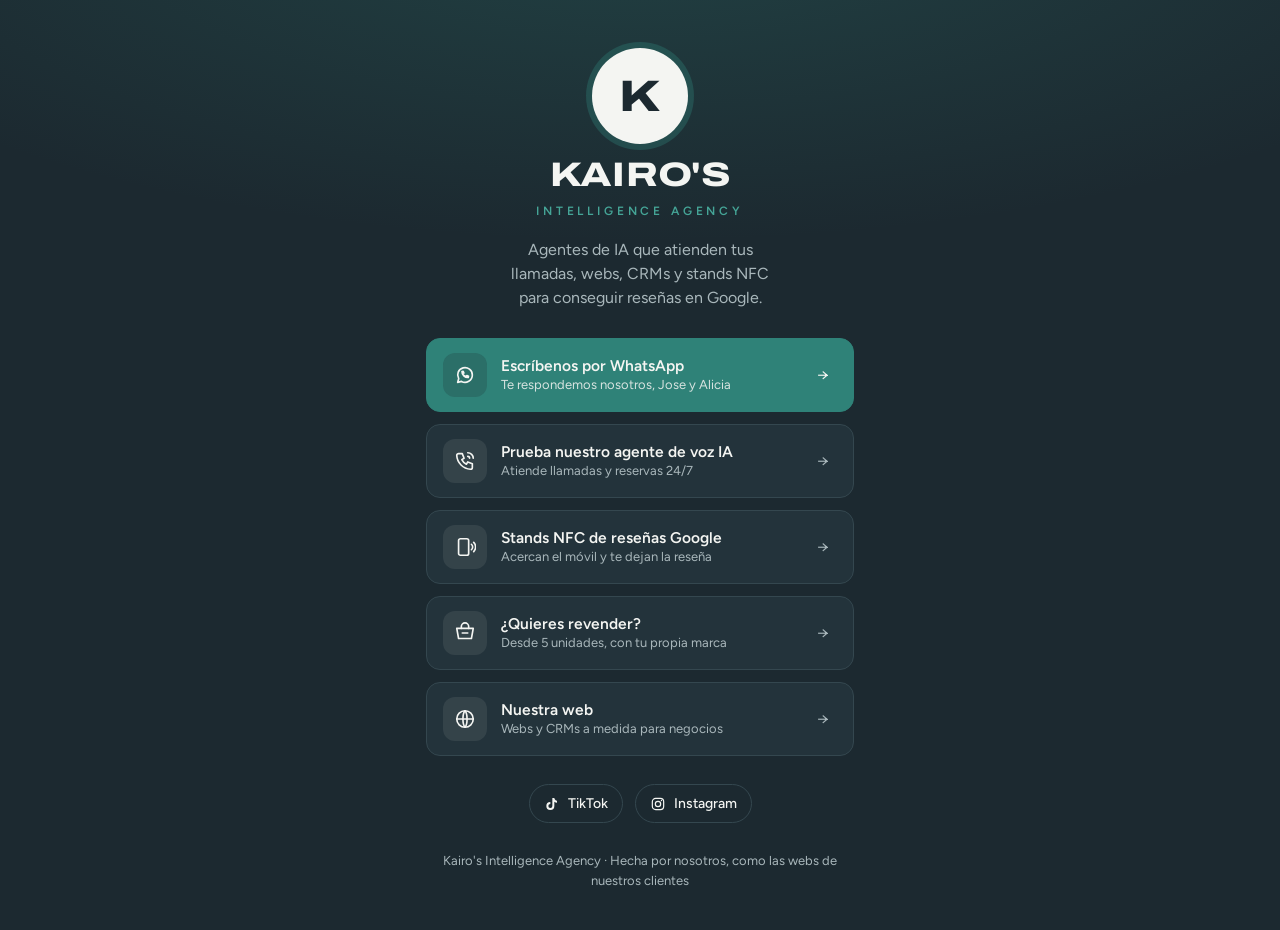
==== index.html @ 45de5e2f "Instagram: the.kairos.agency" ====
<!doctype html>
<html lang="es">
<head>
<meta charset="utf-8">
<meta name="viewport" content="width=device-width,initial-scale=1,viewport-fit=cover">
</head>
<body>
<title>Kairo's Links</title>
<meta name="claude:viewport-fit-sides" content="cover">
<meta name="description" content="Kairo's Intelligence Agency: agentes de IA, webs, CRMs y stands NFC de reseñas Google para negocios.">
<link rel="preconnect" href="https://fonts.googleapis.com">
<link rel="preconnect" href="https://fonts.gstatic.com" crossorigin>
<link rel="stylesheet" href="https://fonts.googleapis.com/css2?family=Archivo:wdth,wght@100..125,500..800&family=Figtree:wght@400;500;600&display=swap">
<style>
/* Layout: one centred column on the brand's slate ground — identity, a short promise, then the links as full-width rows. */
:root {
  --bg: #1C2930;
  --surface: #23333B;
  --surface-hover: #2A3D46;
  --ink: #F4F5F2;
  --muted: #A9B7BB;
  --line: #34474F;
  --accent: #2F8278;
  --accent-bright: #45A597;
  --font-display: "Archivo", "Helvetica Neue", Arial, sans-serif;
  --font-body: "Figtree", "Segoe UI", system-ui, sans-serif;
  color-scheme: dark;
}
* { box-sizing: border-box; }
html, body { min-height: 100%; }
body {
  margin: 0;
  background:
    radial-gradient(120% 60% at 50% -10%, rgba(47,130,120,.28), transparent 60%),
    var(--bg);
  color: var(--ink);
  font-family: var(--font-body);
  font-size: 16px;
  line-height: 1.5;
}
.page {
  max-width: 460px; margin: 0 auto; display: grid; gap: 28px;
  padding-left: max(16px, env(safe-area-inset-left, 0px));
  padding-right: max(16px, env(safe-area-inset-right, 0px));
  padding-block: 48px 40px;
}
.id { display: grid; justify-items: center; gap: 14px; text-align: center; }
/* Logo slot: replace the inner <span> with the eagle logo (<img src="aguila.svg" alt="Kairo's">) when it is ready. */
.mark {
  width: 96px; height: 96px; border-radius: 50%;
  display: grid; place-items: center;
  background: var(--ink); color: var(--bg);
  box-shadow: 0 0 0 6px rgba(47,130,120,.35);
  overflow: hidden;
}
.mark span { font-family: var(--font-display); font-variation-settings: "wdth" 125; font-weight: 800; font-size: 44px; line-height: 1; letter-spacing: -.02em; }
.mark img { width: 100%; height: 100%; object-fit: cover; }
h1 {
  margin: 0; font-family: var(--font-display); font-weight: 800;
  font-variation-settings: "wdth" 125; font-size: 34px; line-height: 1; letter-spacing: .01em; text-transform: uppercase;
}
.sub { margin: -4px 0 0; color: var(--accent-bright); font-size: 12px; font-weight: 600; letter-spacing: .32em; text-transform: uppercase; }
.promise { margin: 4px 0 0; color: var(--muted); max-width: 34ch; text-wrap: balance; }

.links { display: grid; gap: 12px; }
.link {
  display: grid; grid-template-columns: 44px minmax(0,1fr) 20px; align-items: center; gap: 14px;
  padding: 14px 16px; border-radius: 14px; text-decoration: none; color: var(--ink);
  background: var(--surface); border: 1px solid var(--line);
  transition: background .2s ease, border-color .2s ease, transform .2s ease;
}
.link:hover { background: var(--surface-hover); border-color: var(--accent); transform: translateY(-1px); }
.link:focus-visible { outline: 2px solid var(--accent-bright); outline-offset: 3px; }
.link.primary { background: var(--accent); border-color: var(--accent); }
.link.primary:hover { background: var(--accent-bright); border-color: var(--accent-bright); }
.link .ico { width: 44px; height: 44px; border-radius: 12px; display: grid; place-items: center; background: rgba(244,245,242,.08); }
.link.primary .ico { background: rgba(28,41,48,.22); }
.link svg { width: 22px; height: 22px; }
.link .txt { min-width: 0; display: grid; gap: 2px; }
.link b { font-weight: 600; font-size: 15.5px; line-height: 1.25; }
.link small { color: var(--muted); font-size: 13px; line-height: 1.3; }
.link.primary small { color: rgba(244,245,242,.85); }
.link .arrow { color: var(--muted); }
.link.primary .arrow { color: var(--ink); }

.social { display: flex; justify-content: center; gap: 12px; }
.social a {
  display: inline-flex; align-items: center; gap: 8px; padding: 8px 14px; border-radius: 99px;
  border: 1px solid var(--line); color: var(--ink); text-decoration: none; font-size: 14px; font-weight: 500;
}
.social a:hover { border-color: var(--accent); }
.social a:focus-visible { outline: 2px solid var(--accent-bright); outline-offset: 3px; }
.social svg { width: 16px; height: 16px; }
footer { text-align: center; color: var(--muted); font-size: 13px; }

@media (prefers-reduced-motion: reduce) { .link { transition: none; } .link:hover { transform: none; } }
</style>

<main class="page">
  <section class="id">
    <div class="mark" aria-hidden="true"><span>K</span></div>
    <h1>Kairo's</h1>
    <p class="sub">Intelligence Agency</p>
    <p class="promise">Agentes de IA que atienden tus llamadas, webs, CRMs y stands NFC para conseguir reseñas en Google.</p>
  </section>

  <nav class="links" aria-label="Enlaces de Kairo's">
    <!-- WhatsApp de Jose: +34 641 19 60 65. El texto tras ?text= es el mensaje que aparece ya escrito. -->
    <a class="link primary" href="https://wa.me/34641196065?text=Hola%2C%20quer%C3%ADa%20m%C3%A1s%20informaci%C3%B3n%20acerca%20de%20Kairo%27s" target="_blank" rel="noopener">
      <span class="ico"><svg viewBox="0 0 24 24" fill="none" stroke="currentColor" stroke-width="1.8" stroke-linecap="round" stroke-linejoin="round" aria-hidden="true"><path d="M20 12a8 8 0 0 1-11.8 7L4 20l1.1-4A8 8 0 1 1 20 12z"/><path d="M9 9.5c.3 1.8 2 3.6 3.8 4.2l1.2-1.1 1.8.8-.3 1.3c-3.4.4-7-3.1-6.8-6.5L10 8l.8 1.8z"/></svg></span>
      <span class="txt"><b>Escríbenos por WhatsApp</b><small>Te respondemos nosotros, Jose y Alicia</small></span>
      <span class="arrow" aria-hidden="true">→</span>
    </a>

    <a class="link" href="https://wa.me/34641196065?text=Hola%2C%20quer%C3%ADa%20m%C3%A1s%20informaci%C3%B3n%20acerca%20del%20agente%20de%20voz%20con%20IA" target="_blank" rel="noopener">
      <span class="ico"><svg viewBox="0 0 24 24" fill="none" stroke="currentColor" stroke-width="1.8" stroke-linecap="round" stroke-linejoin="round" aria-hidden="true"><path d="M5 4h4l2 5-2.5 1.5a11 11 0 0 0 5 5L15 13l5 2v4a2 2 0 0 1-2 2A16 16 0 0 1 3 6a2 2 0 0 1 2-2z"/><path d="M15 3a6 6 0 0 1 6 6M15 7a2 2 0 0 1 2 2"/></svg></span>
      <span class="txt"><b>Prueba nuestro agente de voz IA</b><small>Atiende llamadas y reservas 24/7</small></span>
      <span class="arrow" aria-hidden="true">→</span>
    </a>

    <a class="link" href="stands-nfc.html">
      <span class="ico"><svg viewBox="0 0 24 24" fill="none" stroke="currentColor" stroke-width="1.8" stroke-linecap="round" stroke-linejoin="round" aria-hidden="true"><rect x="5" y="3" width="11" height="18" rx="2"/><path d="M19 9a4 4 0 0 1 0 6M21.5 7a7 7 0 0 1 0 10"/></svg></span>
      <span class="txt"><b>Stands NFC de reseñas Google</b><small>Acercan el móvil y te dejan la reseña</small></span>
      <span class="arrow" aria-hidden="true">→</span>
    </a>

    <a class="link" href="reventa.html">
      <span class="ico"><svg viewBox="0 0 24 24" fill="none" stroke="currentColor" stroke-width="1.8" stroke-linecap="round" stroke-linejoin="round" aria-hidden="true"><path d="M3 7h18l-2 11H5z"/><path d="M8 7V5a4 4 0 0 1 8 0v2"/><path d="M9 12h6"/></svg></span>
      <span class="txt"><b>¿Quieres revender?</b><small>Desde 5 unidades, con tu propia marca</small></span>
      <span class="arrow" aria-hidden="true">→</span>
    </a>

    <!-- EDITAR: pon la dirección de vuestra web principal y quita el atributo hidden para que se vea el botón -->
    <a class="link" href="https://tudominio.com" target="_blank" rel="noopener" hidden>
      <span class="ico"><svg viewBox="0 0 24 24" fill="none" stroke="currentColor" stroke-width="1.8" stroke-linecap="round" stroke-linejoin="round" aria-hidden="true"><circle cx="12" cy="12" r="9"/><path d="M3 12h18M12 3c3 3.2 3 14.8 0 18M12 3c-3 3.2-3 14.8 0 18"/></svg></span>
      <span class="txt"><b>Nuestra web</b><small>Webs y CRMs a medida para negocios</small></span>
      <span class="arrow" aria-hidden="true">→</span>
    </a>
  </nav>

  <div class="social">
    <a href="https://www.tiktok.com/@joseyalicia" target="_blank" rel="noopener">
      <svg viewBox="0 0 24 24" fill="currentColor" aria-hidden="true"><path d="M15.5 3c.3 2.2 1.8 3.8 4 4v3a7.4 7.4 0 0 1-4-1.3V15a6 6 0 1 1-6-6v3.1a3 3 0 1 0 3 2.9V3z"/></svg>
      TikTok
    </a>
    <a href="https://www.instagram.com/the.kairos.agency" target="_blank" rel="noopener">
      <svg viewBox="0 0 24 24" fill="none" stroke="currentColor" stroke-width="1.8" aria-hidden="true"><rect x="3.5" y="3.5" width="17" height="17" rx="5"/><circle cx="12" cy="12" r="4"/><circle cx="17.2" cy="6.8" r="1" fill="currentColor" stroke="none"/></svg>
      Instagram
    </a>
  </div>

  <footer>Kairo's Intelligence Agency · Hecha por nosotros, como las webs de nuestros clientes</footer>
</main>

</body>
</html>
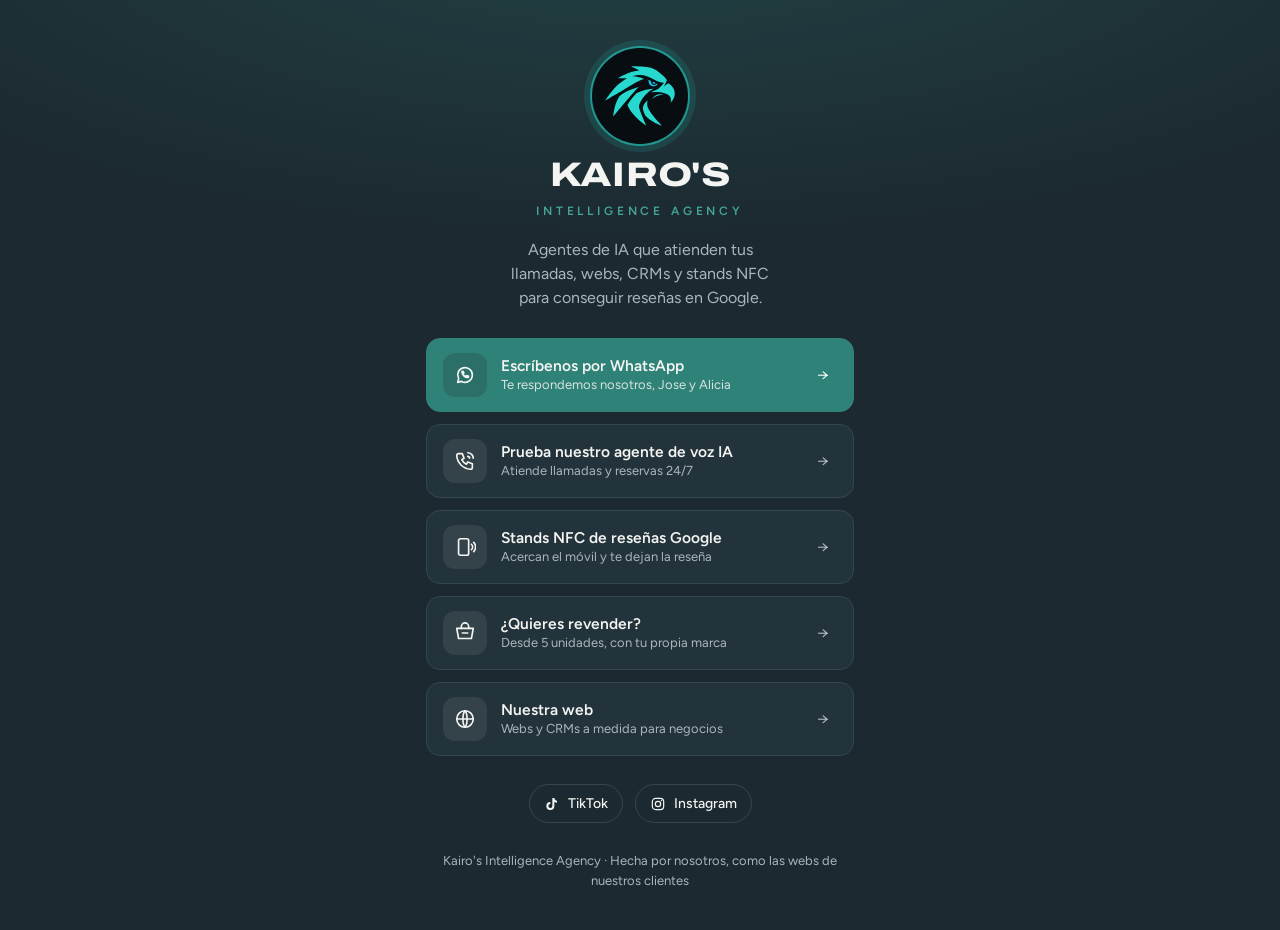
==== commit 8d687b9b: "Isotipo del aguila: cabeceras, circulo de enlaces y favicon" ====
--- a/index.html
+++ b/index.html
@@ -8,6 +8,9 @@
 <title>Kairo's Links</title>
 <meta name="claude:viewport-fit-sides" content="cover">
 <meta name="description" content="Kairo's Intelligence Agency: agentes de IA, webs, CRMs y stands NFC de reseñas Google para negocios.">
+<link rel="icon" type="image/svg+xml" href="img/isotipo-aguila.svg">
+<link rel="icon" type="image/png" sizes="512x512" href="img/favicon-512.png">
+<link rel="apple-touch-icon" href="img/apple-touch-icon.png">
 <link rel="preconnect" href="https://fonts.googleapis.com">
 <link rel="preconnect" href="https://fonts.gstatic.com" crossorigin>
 <link rel="stylesheet" href="https://fonts.googleapis.com/css2?family=Archivo:wdth,wght@100..125,500..800&family=Figtree:wght@400;500;600&display=swap">
@@ -49,12 +52,12 @@
 .mark {
   width: 96px; height: 96px; border-radius: 50%;
   display: grid; place-items: center;
-  background: var(--ink); color: var(--bg);
-  box-shadow: 0 0 0 6px rgba(47,130,120,.35);
+  background: #070D11; color: var(--ink);
+  box-shadow: 0 0 0 2px rgba(38,216,205,.55), 0 0 0 8px rgba(38,216,205,.12);
   overflow: hidden;
 }
 .mark span { font-family: var(--font-display); font-variation-settings: "wdth" 125; font-weight: 800; font-size: 44px; line-height: 1; letter-spacing: -.02em; }
-.mark img { width: 100%; height: 100%; object-fit: cover; }
+.mark img { width: 74%; height: 74%; object-fit: contain; }
 h1 {
   margin: 0; font-family: var(--font-display); font-weight: 800;
   font-variation-settings: "wdth" 125; font-size: 34px; line-height: 1; letter-spacing: .01em; text-transform: uppercase;
@@ -98,7 +101,7 @@
 
 <main class="page">
   <section class="id">
-    <div class="mark" aria-hidden="true"><span>K</span></div>
+    <div class="mark"><img src="img/isotipo-aguila.svg" alt="Isotipo de Kairos: águila"></div>
     <h1>Kairo's</h1>
     <p class="sub">Intelligence Agency</p>
     <p class="promise">Agentes de IA que atienden tus llamadas, webs, CRMs y stands NFC para conseguir reseñas en Google.</p>
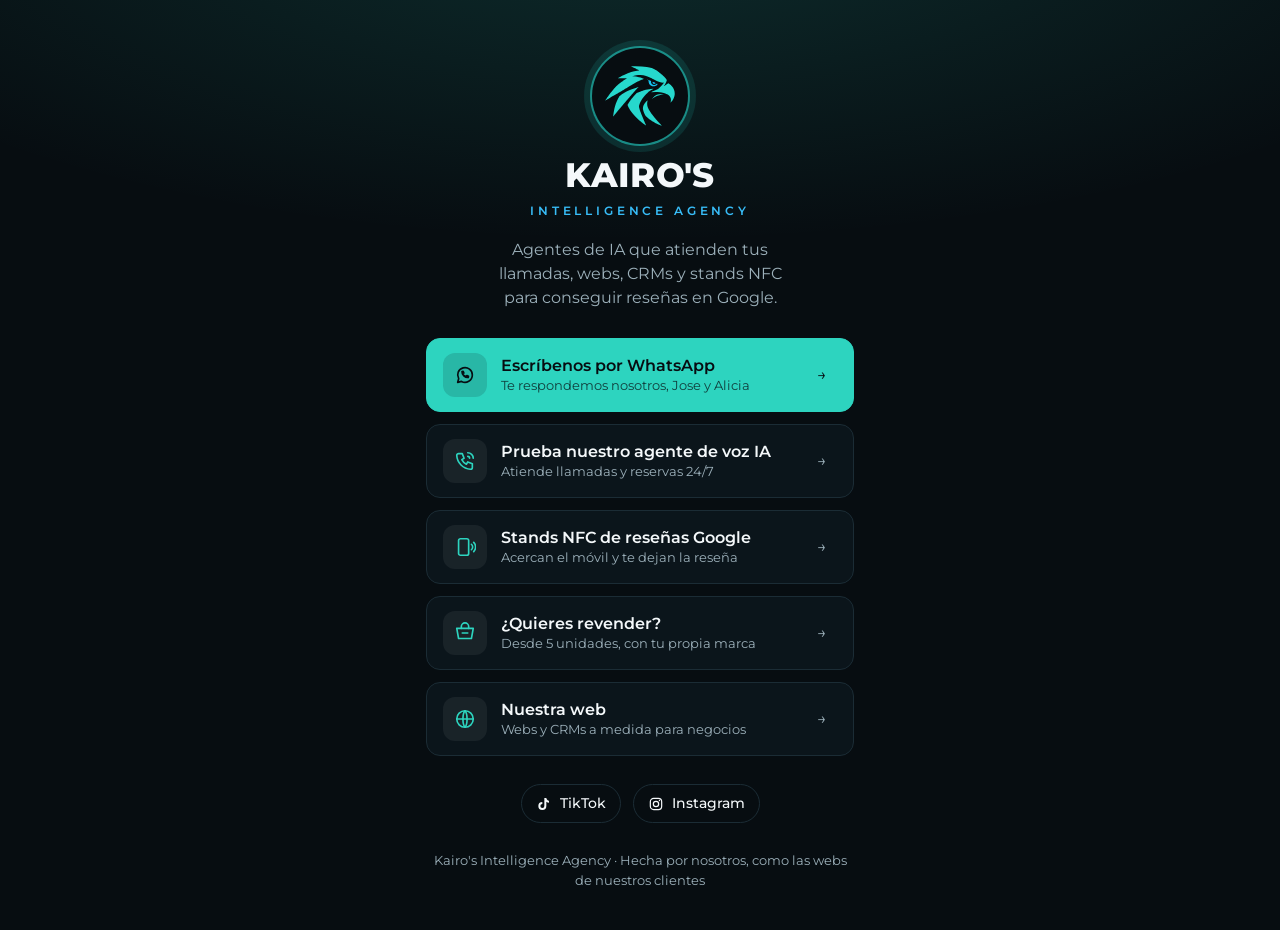
==== commit 150ba907: "Paleta oficial del isotipo (#070D11, #2DD4BF, #38BDF8) y fuente Montserrat" ====
--- a/index.html
+++ b/index.html
@@ -13,20 +13,22 @@
 <link rel="apple-touch-icon" href="img/apple-touch-icon.png">
 <link rel="preconnect" href="https://fonts.googleapis.com">
 <link rel="preconnect" href="https://fonts.gstatic.com" crossorigin>
-<link rel="stylesheet" href="https://fonts.googleapis.com/css2?family=Archivo:wdth,wght@100..125,500..800&family=Figtree:wght@400;500;600&display=swap">
+<link rel="stylesheet" href="https://fonts.googleapis.com/css2?family=Montserrat:wght@400;500;600;700;800&display=swap">
 <style>
 /* Layout: one centred column on the brand's slate ground — identity, a short promise, then the links as full-width rows. */
 :root {
-  --bg: #1C2930;
-  --surface: #23333B;
-  --surface-hover: #2A3D46;
-  --ink: #F4F5F2;
-  --muted: #A9B7BB;
-  --line: #34474F;
-  --accent: #2F8278;
-  --accent-bright: #45A597;
-  --font-display: "Archivo", "Helvetica Neue", Arial, sans-serif;
-  --font-body: "Figtree", "Segoe UI", system-ui, sans-serif;
+  /* Paleta oficial de Kairos (colores del isotipo del águila) */
+  --bg: #070D11;
+  --surface: #0B151B;
+  --surface-hover: #112029;
+  --ink: #F4F8FA;
+  --muted: #9CB0BA;
+  --line: #1B2C35;
+  --accent: #2DD4BF;
+  --accent-bright: #38BDF8;
+  --on-accent: #070D11;
+  --font-display: "Montserrat", "Helvetica Neue", Arial, sans-serif;
+  --font-body: "Montserrat", "Segoe UI", system-ui, sans-serif;
   color-scheme: dark;
 }
 * { box-sizing: border-box; }
@@ -34,7 +36,7 @@
 body {
   margin: 0;
   background:
-    radial-gradient(120% 60% at 50% -10%, rgba(47,130,120,.28), transparent 60%),
+    radial-gradient(120% 60% at 50% -10%, rgba(45,212,191,.16), transparent 60%),
     var(--bg);
   color: var(--ink);
   font-family: var(--font-body);
@@ -74,17 +76,17 @@
 }
 .link:hover { background: var(--surface-hover); border-color: var(--accent); transform: translateY(-1px); }
 .link:focus-visible { outline: 2px solid var(--accent-bright); outline-offset: 3px; }
-.link.primary { background: var(--accent); border-color: var(--accent); }
-.link.primary:hover { background: var(--accent-bright); border-color: var(--accent-bright); }
-.link .ico { width: 44px; height: 44px; border-radius: 12px; display: grid; place-items: center; background: rgba(244,245,242,.08); }
-.link.primary .ico { background: rgba(28,41,48,.22); }
+.link.primary { background: var(--accent); border-color: var(--accent); color: var(--on-accent); }
+.link.primary:hover { background: #5EE3D1; border-color: #5EE3D1; }
+.link .ico { width: 44px; height: 44px; border-radius: 12px; display: grid; place-items: center; background: rgba(244,248,250,.06); color: var(--accent); }
+.link.primary .ico { background: rgba(7,13,17,.14); color: var(--on-accent); }
 .link svg { width: 22px; height: 22px; }
 .link .txt { min-width: 0; display: grid; gap: 2px; }
 .link b { font-weight: 600; font-size: 15.5px; line-height: 1.25; }
 .link small { color: var(--muted); font-size: 13px; line-height: 1.3; }
-.link.primary small { color: rgba(244,245,242,.85); }
+.link.primary small { color: rgba(7,13,17,.75); }
 .link .arrow { color: var(--muted); }
-.link.primary .arrow { color: var(--ink); }
+.link.primary .arrow { color: var(--on-accent); }
 
 .social { display: flex; justify-content: center; gap: 12px; }
 .social a {
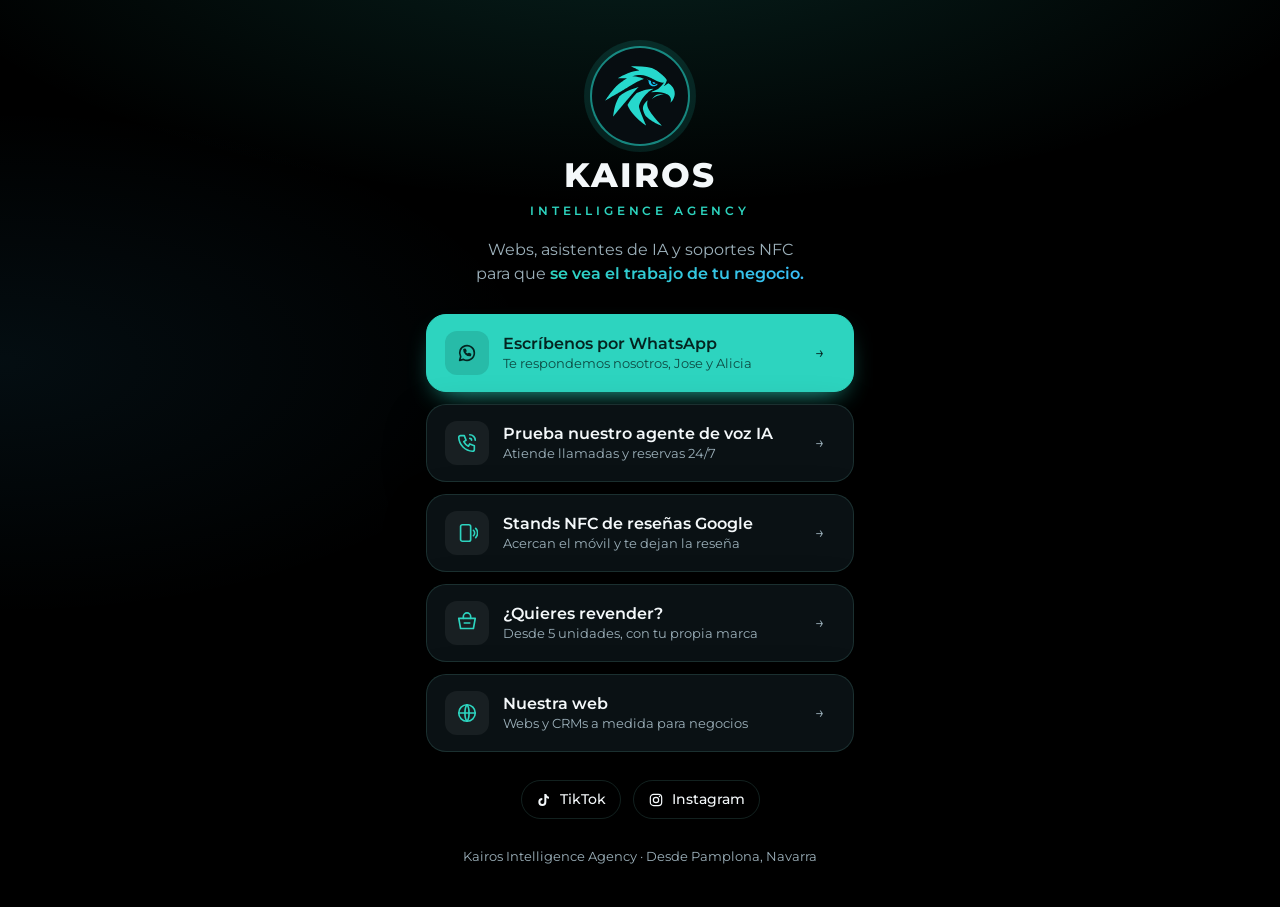
==== commit 1e90a202: "Diseño igual que la web principal de Kairos (kairos-cdi.pages.dev) Co-Authored-By: Claude Opus 5.5 <" ====
--- a/index.html
+++ b/index.html
@@ -5,9 +5,9 @@
 <meta name="viewport" content="width=device-width,initial-scale=1,viewport-fit=cover">
 </head>
 <body>
-<title>Kairo's Links</title>
+<title>Kairos · Enlaces</title>
 <meta name="claude:viewport-fit-sides" content="cover">
-<meta name="description" content="Kairo's Intelligence Agency: agentes de IA, webs, CRMs y stands NFC de reseñas Google para negocios.">
+<meta name="description" content="Kairos Intelligence Agency: webs, asistentes de IA y soportes NFC de reseñas Google para negocios.">
 <link rel="icon" type="image/svg+xml" href="img/isotipo-aguila.svg">
 <link rel="icon" type="image/png" sizes="512x512" href="img/favicon-512.png">
 <link rel="apple-touch-icon" href="img/apple-touch-icon.png">
@@ -18,15 +18,15 @@
 /* Layout: one centred column on the brand's slate ground — identity, a short promise, then the links as full-width rows. */
 :root {
   /* Paleta oficial de Kairos (colores del isotipo del águila) */
-  --bg: #070D11;
-  --surface: #0B151B;
-  --surface-hover: #112029;
+  --bg: #000000;
+  --surface: #0A1114;
+  --surface-hover: #111B20;
   --ink: #F4F8FA;
   --muted: #9CB0BA;
-  --line: #1B2C35;
+  --line: rgba(129,230,217,.14);
   --accent: #2DD4BF;
   --accent-bright: #38BDF8;
-  --on-accent: #070D11;
+  --on-accent: #042420;
   --font-display: "Montserrat", "Helvetica Neue", Arial, sans-serif;
   --font-body: "Montserrat", "Segoe UI", system-ui, sans-serif;
   color-scheme: dark;
@@ -36,7 +36,7 @@
 body {
   margin: 0;
   background:
-    radial-gradient(120% 60% at 50% -10%, rgba(45,212,191,.16), transparent 60%),
+    radial-gradient(90% 50% at 50% -10%, rgba(45,212,191,.16), transparent 65%), radial-gradient(60% 40% at 0% 40%, rgba(56,189,248,.07), transparent 70%),
     var(--bg);
   color: var(--ink);
   font-family: var(--font-body);
@@ -50,7 +50,7 @@
   padding-block: 48px 40px;
 }
 .id { display: grid; justify-items: center; gap: 14px; text-align: center; }
-/* Logo slot: replace the inner <span> with the eagle logo (<img src="aguila.svg" alt="Kairo's">) when it is ready. */
+/* Círculo con el isotipo del águila */
 .mark {
   width: 96px; height: 96px; border-radius: 50%;
   display: grid; place-items: center;
@@ -62,29 +62,29 @@
 .mark img { width: 74%; height: 74%; object-fit: contain; }
 h1 {
   margin: 0; font-family: var(--font-display); font-weight: 800;
-  font-variation-settings: "wdth" 125; font-size: 34px; line-height: 1; letter-spacing: .01em; text-transform: uppercase;
+  font-size: 34px; line-height: 1; letter-spacing: .06em; text-transform: uppercase;
 }
-.sub { margin: -4px 0 0; color: var(--accent-bright); font-size: 12px; font-weight: 600; letter-spacing: .32em; text-transform: uppercase; }
+.sub { margin: -4px 0 0; color: var(--accent); font-size: 12px; font-weight: 600; letter-spacing: .32em; text-transform: uppercase; }
 .promise { margin: 4px 0 0; color: var(--muted); max-width: 34ch; text-wrap: balance; }
 
 .links { display: grid; gap: 12px; }
 .link {
   display: grid; grid-template-columns: 44px minmax(0,1fr) 20px; align-items: center; gap: 14px;
-  padding: 14px 16px; border-radius: 14px; text-decoration: none; color: var(--ink);
+  padding: 16px 18px; border-radius: 20px; text-decoration: none; color: var(--ink); box-shadow: 0 16px 40px rgba(0,0,0,.35);
   background: var(--surface); border: 1px solid var(--line);
   transition: background .2s ease, border-color .2s ease, transform .2s ease;
 }
 .link:hover { background: var(--surface-hover); border-color: var(--accent); transform: translateY(-1px); }
 .link:focus-visible { outline: 2px solid var(--accent-bright); outline-offset: 3px; }
-.link.primary { background: var(--accent); border-color: var(--accent); color: var(--on-accent); }
-.link.primary:hover { background: #5EE3D1; border-color: #5EE3D1; }
+.link.primary { background: var(--accent); border-color: var(--accent); color: var(--on-accent); box-shadow: 0 12px 28px -14px var(--accent); }
+.link.primary:hover { background: #5EEAD4; border-color: #5EEAD4; }
 .link .ico { width: 44px; height: 44px; border-radius: 12px; display: grid; place-items: center; background: rgba(244,248,250,.06); color: var(--accent); }
-.link.primary .ico { background: rgba(7,13,17,.14); color: var(--on-accent); }
+.link.primary .ico { background: rgba(4,36,32,.14); color: var(--on-accent); }
 .link svg { width: 22px; height: 22px; }
 .link .txt { min-width: 0; display: grid; gap: 2px; }
 .link b { font-weight: 600; font-size: 15.5px; line-height: 1.25; }
 .link small { color: var(--muted); font-size: 13px; line-height: 1.3; }
-.link.primary small { color: rgba(7,13,17,.75); }
+.link.primary small { color: rgba(4,36,32,.78); }
 .link .arrow { color: var(--muted); }
 .link.primary .arrow { color: var(--on-accent); }
 
@@ -97,6 +97,7 @@
 .social a:focus-visible { outline: 2px solid var(--accent-bright); outline-offset: 3px; }
 .social svg { width: 16px; height: 16px; }
 footer { text-align: center; color: var(--muted); font-size: 13px; }
+.grad { background: linear-gradient(100deg,#2DD4BF,#38BDF8); -webkit-background-clip: text; background-clip: text; color: transparent; font-weight: 600; }
 
 @media (prefers-reduced-motion: reduce) { .link { transition: none; } .link:hover { transform: none; } }
 </style>
@@ -104,14 +105,14 @@
 <main class="page">
   <section class="id">
     <div class="mark"><img src="img/isotipo-aguila.svg" alt="Isotipo de Kairos: águila"></div>
-    <h1>Kairo's</h1>
+    <h1>Kairos</h1>
     <p class="sub">Intelligence Agency</p>
-    <p class="promise">Agentes de IA que atienden tus llamadas, webs, CRMs y stands NFC para conseguir reseñas en Google.</p>
+    <p class="promise">Webs, asistentes de IA y soportes NFC para que <span class="grad">se vea el trabajo de tu negocio.</span></p>
   </section>
 
-  <nav class="links" aria-label="Enlaces de Kairo's">
+  <nav class="links" aria-label="Enlaces de Kairos">
     <!-- WhatsApp de Jose: +34 641 19 60 65. El texto tras ?text= es el mensaje que aparece ya escrito. -->
-    <a class="link primary" href="https://wa.me/34641196065?text=Hola%2C%20quer%C3%ADa%20m%C3%A1s%20informaci%C3%B3n%20acerca%20de%20Kairo%27s" target="_blank" rel="noopener">
+    <a class="link primary" href="https://wa.me/34641196065?text=Hola%2C%20quer%C3%ADa%20m%C3%A1s%20informaci%C3%B3n%20acerca%20de%20Kairos" target="_blank" rel="noopener">
       <span class="ico"><svg viewBox="0 0 24 24" fill="none" stroke="currentColor" stroke-width="1.8" stroke-linecap="round" stroke-linejoin="round" aria-hidden="true"><path d="M20 12a8 8 0 0 1-11.8 7L4 20l1.1-4A8 8 0 1 1 20 12z"/><path d="M9 9.5c.3 1.8 2 3.6 3.8 4.2l1.2-1.1 1.8.8-.3 1.3c-3.4.4-7-3.1-6.8-6.5L10 8l.8 1.8z"/></svg></span>
       <span class="txt"><b>Escríbenos por WhatsApp</b><small>Te respondemos nosotros, Jose y Alicia</small></span>
       <span class="arrow" aria-hidden="true">→</span>
@@ -154,7 +155,7 @@
     </a>
   </div>
 
-  <footer>Kairo's Intelligence Agency · Hecha por nosotros, como las webs de nuestros clientes</footer>
+  <footer>Kairos Intelligence Agency · Desde Pamplona, Navarra</footer>
 </main>
 
 </body>
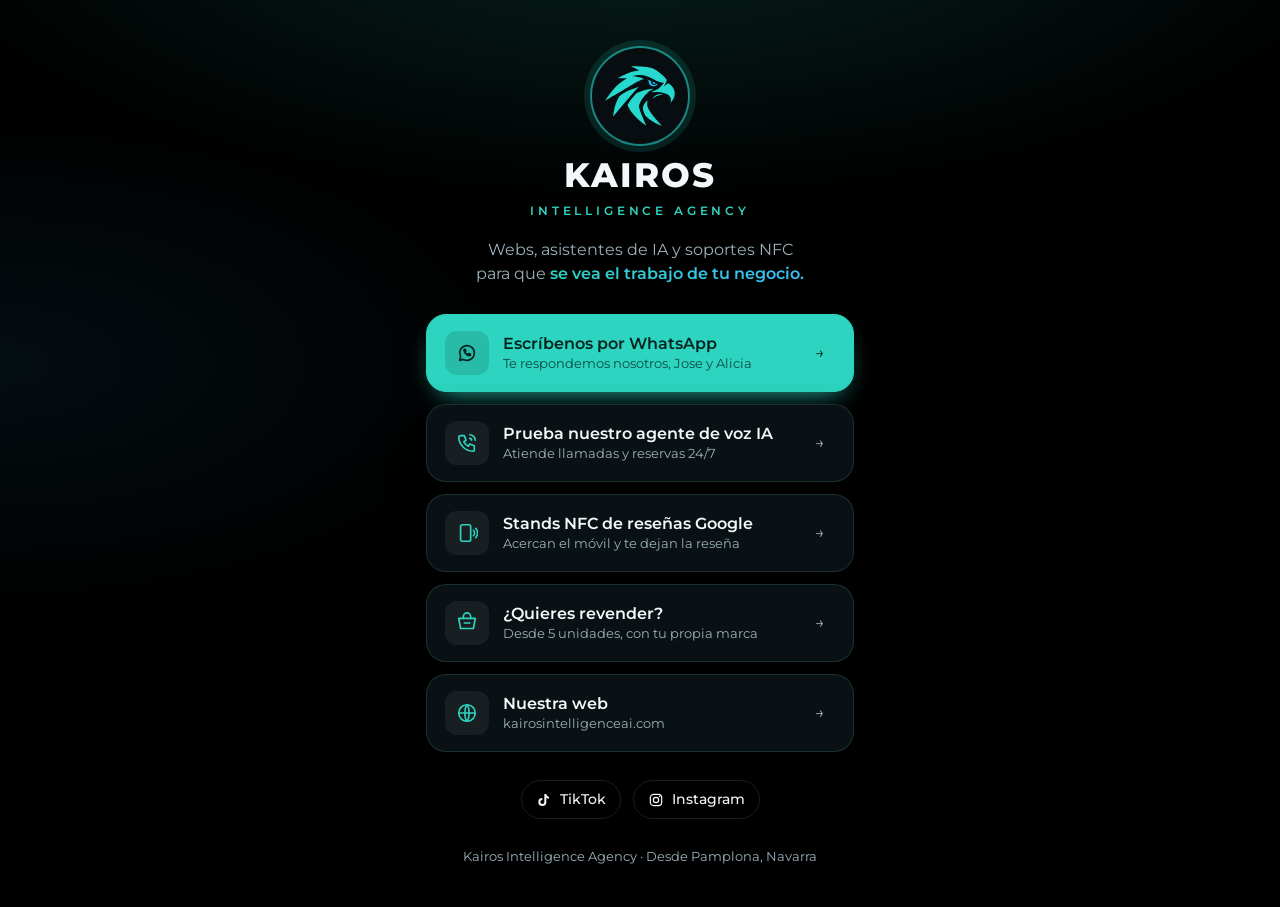
==== commit c995dcc3: "Boton Nuestra web: kairosintelligenceai.com Co-Authored-By: Claude Opus 5.5 <noreply@anthropic.com>" ====
--- a/index.html
+++ b/index.html
@@ -136,10 +136,9 @@
       <span class="arrow" aria-hidden="true">→</span>
     </a>
 
-    <!-- EDITAR: pon la dirección de vuestra web principal y quita el atributo hidden para que se vea el botón -->
-    <a class="link" href="https://tudominio.com" target="_blank" rel="noopener" hidden>
+    <a class="link" href="https://kairosintelligenceai.com/" target="_blank" rel="noopener">
       <span class="ico"><svg viewBox="0 0 24 24" fill="none" stroke="currentColor" stroke-width="1.8" stroke-linecap="round" stroke-linejoin="round" aria-hidden="true"><circle cx="12" cy="12" r="9"/><path d="M3 12h18M12 3c3 3.2 3 14.8 0 18M12 3c-3 3.2-3 14.8 0 18"/></svg></span>
-      <span class="txt"><b>Nuestra web</b><small>Webs y CRMs a medida para negocios</small></span>
+      <span class="txt"><b>Nuestra web</b><small>kairosintelligenceai.com</small></span>
       <span class="arrow" aria-hidden="true">→</span>
     </a>
   </nav>
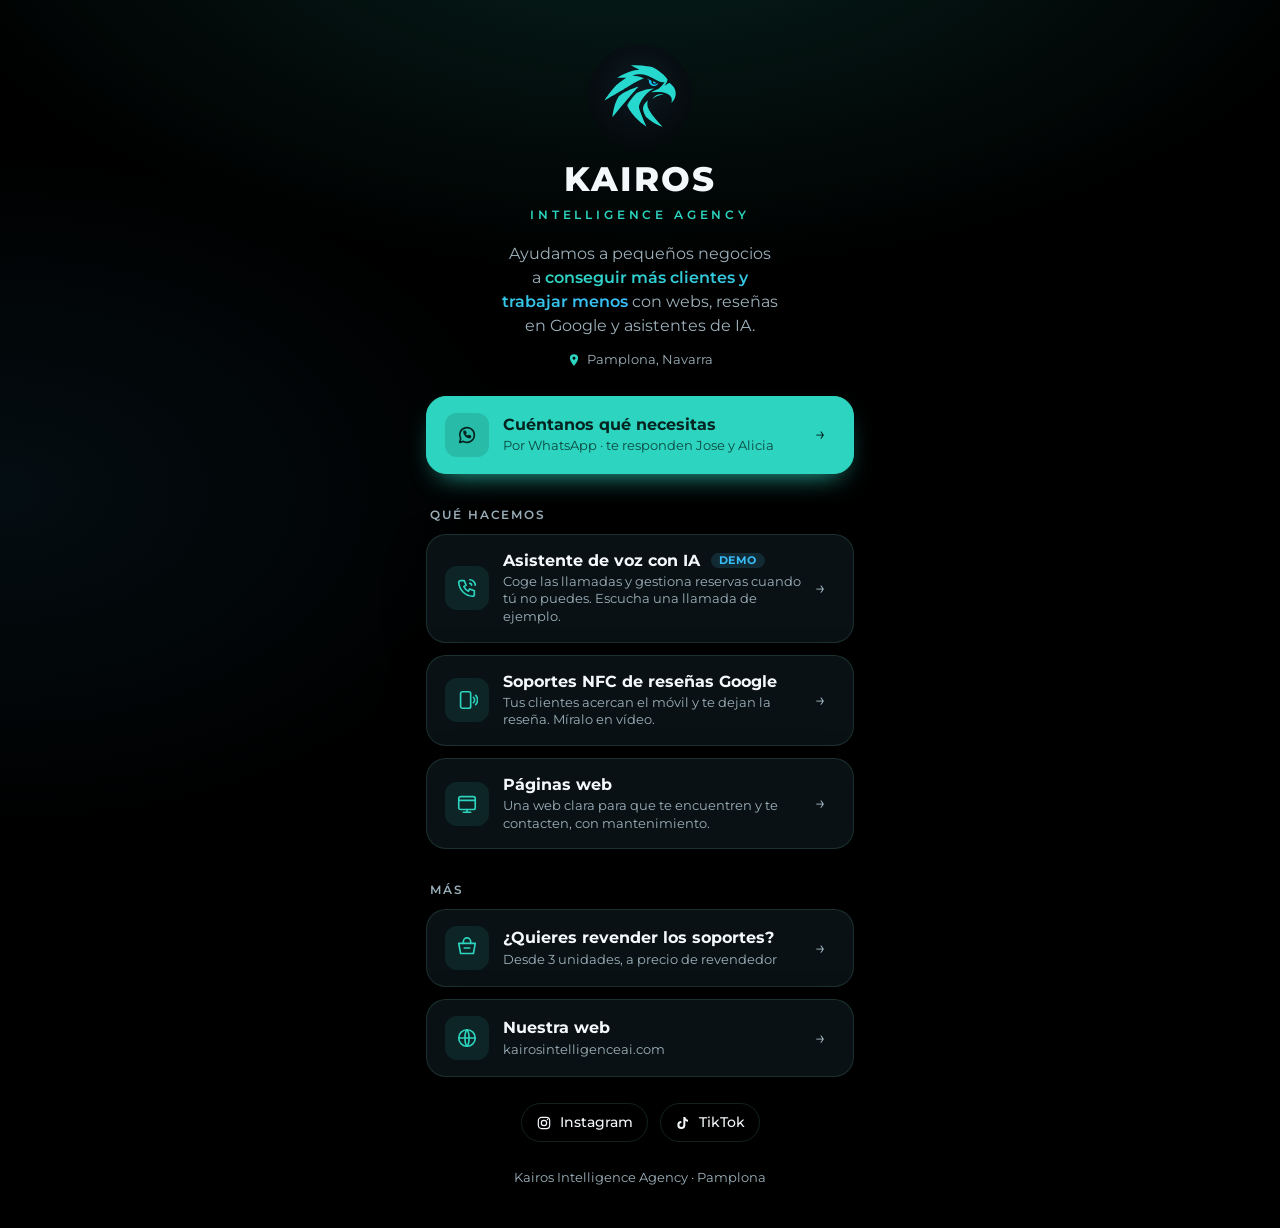
==== commit 92182acf: "Páginas de enlaces, soportes NFC y reventa" ====
--- a/index.html
+++ b/index.html
@@ -3,11 +3,10 @@
 <head>
 <meta charset="utf-8">
 <meta name="viewport" content="width=device-width,initial-scale=1,viewport-fit=cover">
-</head>
-<body>
 <title>Kairos · Enlaces</title>
-<meta name="claude:viewport-fit-sides" content="cover">
-<meta name="description" content="Kairos Intelligence Agency: webs, asistentes de IA y soportes NFC de reseñas Google para negocios.">
+<meta name="robots" content="noindex, nofollow">
+<meta name="description" content="Kairos Intelligence Agency, Pamplona: webs, asistentes de voz con IA y soportes NFC de reseñas de Google para pequeños negocios.">
+<meta name="theme-color" content="#000000">
 <link rel="icon" type="image/svg+xml" href="img/isotipo-aguila.svg">
 <link rel="icon" type="image/png" sizes="512x512" href="img/favicon-512.png">
 <link rel="apple-touch-icon" href="img/apple-touch-icon.png">
@@ -15,20 +14,20 @@
 <link rel="preconnect" href="https://fonts.gstatic.com" crossorigin>
 <link rel="stylesheet" href="https://fonts.googleapis.com/css2?family=Montserrat:wght@400;500;600;700;800&display=swap">
 <style>
-/* Layout: one centred column on the brand's slate ground — identity, a short promise, then the links as full-width rows. */
+/* Página de enlaces de la bio. Mismo sistema de diseño que kairosintelligenceai.com. */
 :root {
-  /* Paleta oficial de Kairos (colores del isotipo del águila) */
   --bg: #000000;
   --surface: #0A1114;
   --surface-hover: #111B20;
   --ink: #F4F8FA;
   --muted: #9CB0BA;
   --line: rgba(129,230,217,.14);
+  --line-hover: rgba(45,212,191,.42);
   --accent: #2DD4BF;
-  --accent-bright: #38BDF8;
+  --accent-hover: #5EEAD4;
+  --cyan: #38BDF8;
   --on-accent: #042420;
-  --font-display: "Montserrat", "Helvetica Neue", Arial, sans-serif;
-  --font-body: "Montserrat", "Segoe UI", system-ui, sans-serif;
+  --font: "Montserrat", ui-sans-serif, system-ui, -apple-system, "Segoe UI", Roboto, sans-serif;
   color-scheme: dark;
 }
 * { box-sizing: border-box; }
@@ -36,103 +35,136 @@
 body {
   margin: 0;
   background:
-    radial-gradient(90% 50% at 50% -10%, rgba(45,212,191,.16), transparent 65%), radial-gradient(60% 40% at 0% 40%, rgba(56,189,248,.07), transparent 70%),
+    radial-gradient(90% 50% at 50% -10%, rgba(45,212,191,.16), transparent 65%),
+    radial-gradient(60% 40% at 0% 40%, rgba(56,189,248,.07), transparent 70%),
     var(--bg);
   color: var(--ink);
-  font-family: var(--font-body);
+  font-family: var(--font);
   font-size: 16px;
   line-height: 1.5;
 }
 .page {
-  max-width: 460px; margin: 0 auto; display: grid; gap: 28px;
+  max-width: 460px; margin: 0 auto; display: grid; gap: 26px;
   padding-left: max(16px, env(safe-area-inset-left, 0px));
   padding-right: max(16px, env(safe-area-inset-right, 0px));
-  padding-block: 48px 40px;
+  padding-block: 44px 40px;
 }
-.id { display: grid; justify-items: center; gap: 14px; text-align: center; }
-/* Círculo con el isotipo del águila */
+
+/* Identidad */
+.id { display: grid; justify-items: center; gap: 12px; text-align: center; }
 .mark {
-  width: 96px; height: 96px; border-radius: 50%;
-  display: grid; place-items: center;
-  background: #070D11; color: var(--ink);
-  box-shadow: 0 0 0 2px rgba(38,216,205,.55), 0 0 0 8px rgba(38,216,205,.12);
-  overflow: hidden;
+  position: relative; width: 104px; height: 104px; border-radius: 50%;
+  display: grid; place-items: center; overflow: hidden;
+  background: radial-gradient(circle at 50% 40%, #0D1A21, #050A0D 70%);
+  animation: ring 3.6s ease-in-out infinite;
 }
-.mark span { font-family: var(--font-display); font-variation-settings: "wdth" 125; font-weight: 800; font-size: 44px; line-height: 1; letter-spacing: -.02em; }
-.mark img { width: 74%; height: 74%; object-fit: contain; }
-h1 {
-  margin: 0; font-family: var(--font-display); font-weight: 800;
-  font-size: 34px; line-height: 1; letter-spacing: .06em; text-transform: uppercase;
+.mark img { width: 72%; height: 72%; object-fit: contain; position: relative; z-index: 1; animation: eagle-in 1s cubic-bezier(.23,1,.32,1) both; }
+/* Destello que cruza el águila cada pocos segundos */
+.mark::after {
+  content: ""; position: absolute; inset: -20%; z-index: 2; pointer-events: none;
+  background: linear-gradient(115deg, transparent 42%, rgba(255,255,255,.22) 50%, transparent 58%);
+  transform: translateX(-120%); animation: sweep 6s ease-in-out 1.2s infinite;
 }
-.sub { margin: -4px 0 0; color: var(--accent); font-size: 12px; font-weight: 600; letter-spacing: .32em; text-transform: uppercase; }
-.promise { margin: 4px 0 0; color: var(--muted); max-width: 34ch; text-wrap: balance; }
+@keyframes ring {
+  0%, 100% { box-shadow: 0 0 0 2px rgba(45,212,191,.55), 0 0 0 8px rgba(45,212,191,.10), 0 0 22px rgba(45,212,191,.12); }
+  50%      { box-shadow: 0 0 0 2px rgba(45,212,191,.85), 0 0 0 12px rgba(45,212,191,.05), 0 0 40px rgba(56,189,248,.28); }
+}
+@keyframes eagle-in { from { opacity: 0; transform: translateX(-16px) scale(.88); } to { opacity: 1; transform: none; } }
+@keyframes sweep { 0% { transform: translateX(-120%); } 18%, 100% { transform: translateX(120%); } }
 
-.links { display: grid; gap: 12px; }
+h1 { margin: 2px 0 0; font-weight: 800; font-size: 34px; line-height: 1; letter-spacing: .06em; text-transform: uppercase; }
+.sub { margin: -2px 0 0; color: var(--accent); font-size: 12px; font-weight: 600; letter-spacing: .32em; text-transform: uppercase; }
+.promise { margin: 6px 0 0; color: var(--muted); max-width: 32ch; text-wrap: balance; }
+.grad { background: linear-gradient(100deg, var(--accent), var(--cyan)); -webkit-background-clip: text; background-clip: text; color: transparent; font-weight: 600; }
+.place { display: inline-flex; align-items: center; gap: 6px; font-size: 13px; color: var(--muted); }
+.place svg { width: 14px; height: 14px; color: var(--accent); }
+
+/* Enlaces */
+.group { display: grid; gap: 12px; }
+.label { margin: 6px 4px -2px; font-size: 12px; font-weight: 600; letter-spacing: .16em; text-transform: uppercase; color: var(--muted); }
 .link {
   display: grid; grid-template-columns: 44px minmax(0,1fr) 20px; align-items: center; gap: 14px;
-  padding: 16px 18px; border-radius: 20px; text-decoration: none; color: var(--ink); box-shadow: 0 16px 40px rgba(0,0,0,.35);
-  background: var(--surface); border: 1px solid var(--line);
+  padding: 16px 18px; border-radius: 20px; text-decoration: none; color: var(--ink);
+  background: var(--surface); border: 1px solid var(--line); box-shadow: 0 16px 40px rgba(0,0,0,.35);
   transition: background .2s ease, border-color .2s ease, transform .2s ease;
 }
-.link:hover { background: var(--surface-hover); border-color: var(--accent); transform: translateY(-1px); }
-.link:focus-visible { outline: 2px solid var(--accent-bright); outline-offset: 3px; }
+.link:hover { background: var(--surface-hover); border-color: var(--line-hover); transform: translateY(-1px); }
+.link:focus-visible, .social a:focus-visible { outline: 2px solid var(--accent); outline-offset: 3px; }
 .link.primary { background: var(--accent); border-color: var(--accent); color: var(--on-accent); box-shadow: 0 12px 28px -14px var(--accent); }
-.link.primary:hover { background: #5EEAD4; border-color: #5EEAD4; }
-.link .ico { width: 44px; height: 44px; border-radius: 12px; display: grid; place-items: center; background: rgba(244,248,250,.06); color: var(--accent); }
+.link.primary:hover { background: var(--accent-hover); border-color: var(--accent-hover); }
+.link .ico { width: 44px; height: 44px; border-radius: 12px; display: grid; place-items: center; background: rgba(45,212,191,.10); color: var(--accent); }
 .link.primary .ico { background: rgba(4,36,32,.14); color: var(--on-accent); }
 .link svg { width: 22px; height: 22px; }
-.link .txt { min-width: 0; display: grid; gap: 2px; }
-.link b { font-weight: 600; font-size: 15.5px; line-height: 1.25; }
-.link small { color: var(--muted); font-size: 13px; line-height: 1.3; }
-.link.primary small { color: rgba(4,36,32,.78); }
-.link .arrow { color: var(--muted); }
+.link .txt { min-width: 0; display: grid; gap: 3px; }
+.link b { font-weight: 700; font-size: 15.5px; line-height: 1.25; }
+.link small { color: var(--muted); font-size: 13px; line-height: 1.35; }
+.link.primary small { color: rgba(4,36,32,.8); }
+.link .arrow { color: var(--muted); font-size: 18px; }
 .link.primary .arrow { color: var(--on-accent); }
+.tag { display: inline-block; margin-left: 6px; padding: 1px 8px; border-radius: 999px; font-size: 11px; font-weight: 700; letter-spacing: .04em; vertical-align: 2px; background: rgba(56,189,248,.14); color: var(--cyan); }
 
 .social { display: flex; justify-content: center; gap: 12px; }
 .social a {
   display: inline-flex; align-items: center; gap: 8px; padding: 8px 14px; border-radius: 99px;
   border: 1px solid var(--line); color: var(--ink); text-decoration: none; font-size: 14px; font-weight: 500;
 }
-.social a:hover { border-color: var(--accent); }
-.social a:focus-visible { outline: 2px solid var(--accent-bright); outline-offset: 3px; }
+.social a:hover { border-color: var(--line-hover); }
 .social svg { width: 16px; height: 16px; }
 footer { text-align: center; color: var(--muted); font-size: 13px; }
-.grad { background: linear-gradient(100deg,#2DD4BF,#38BDF8); -webkit-background-clip: text; background-clip: text; color: transparent; font-weight: 600; }
 
-@media (prefers-reduced-motion: reduce) { .link { transition: none; } .link:hover { transform: none; } }
+@media (prefers-reduced-motion: reduce) {
+  .mark, .mark img, .mark::after { animation: none; }
+  .mark { box-shadow: 0 0 0 2px rgba(45,212,191,.55), 0 0 0 8px rgba(45,212,191,.10); }
+  .link { transition: none; } .link:hover { transform: none; }
+}
 </style>
+</head>
+<body>
 
 <main class="page">
   <section class="id">
-    <div class="mark"><img src="img/isotipo-aguila.svg" alt="Isotipo de Kairos: águila"></div>
+    <div class="mark"><img src="img/isotipo-aguila.svg" alt="Kairos" width="75" height="65"></div>
     <h1>Kairos</h1>
     <p class="sub">Intelligence Agency</p>
-    <p class="promise">Webs, asistentes de IA y soportes NFC para que <span class="grad">se vea el trabajo de tu negocio.</span></p>
+    <p class="promise">Ayudamos a pequeños negocios a <span class="grad">conseguir más clientes y trabajar menos</span> con webs, reseñas en Google y asistentes de IA.</p>
+    <span class="place"><svg viewBox="0 0 24 24" fill="currentColor" aria-hidden="true"><path d="M12 2a7 7 0 0 0-7 7c0 5.2 7 13 7 13s7-7.8 7-13a7 7 0 0 0-7-7zm0 9.5A2.5 2.5 0 1 1 12 6.5a2.5 2.5 0 0 1 0 5z"/></svg>Pamplona, Navarra</span>
   </section>
 
-  <nav class="links" aria-label="Enlaces de Kairos">
-    <!-- WhatsApp de Jose: +34 641 19 60 65. El texto tras ?text= es el mensaje que aparece ya escrito. -->
-    <a class="link primary" href="https://wa.me/34641196065?text=Hola%2C%20quer%C3%ADa%20m%C3%A1s%20informaci%C3%B3n%20acerca%20de%20Kairos" target="_blank" rel="noopener">
-      <span class="ico"><svg viewBox="0 0 24 24" fill="none" stroke="currentColor" stroke-width="1.8" stroke-linecap="round" stroke-linejoin="round" aria-hidden="true"><path d="M20 12a8 8 0 0 1-11.8 7L4 20l1.1-4A8 8 0 1 1 20 12z"/><path d="M9 9.5c.3 1.8 2 3.6 3.8 4.2l1.2-1.1 1.8.8-.3 1.3c-3.4.4-7-3.1-6.8-6.5L10 8l.8 1.8z"/></svg></span>
-      <span class="txt"><b>Escríbenos por WhatsApp</b><small>Te respondemos nosotros, Jose y Alicia</small></span>
-      <span class="arrow" aria-hidden="true">→</span>
-    </a>
+  <!-- WhatsApp de Jose: +34 641 19 60 65. El texto tras ?text= es el mensaje que aparece ya escrito. -->
+  <a class="link primary" href="https://wa.me/34641196065?text=Hola%2C%20quer%C3%ADa%20contaros%20lo%20que%20necesita%20mi%20negocio" target="_blank" rel="noopener">
+    <span class="ico"><svg viewBox="0 0 24 24" fill="none" stroke="currentColor" stroke-width="1.8" stroke-linecap="round" stroke-linejoin="round" aria-hidden="true"><path d="M20 12a8 8 0 0 1-11.8 7L4 20l1.1-4A8 8 0 1 1 20 12z"/><path d="M9 9.5c.3 1.8 2 3.6 3.8 4.2l1.2-1.1 1.8.8-.3 1.3c-3.4.4-7-3.1-6.8-6.5L10 8l.8 1.8z"/></svg></span>
+    <span class="txt"><b>Cuéntanos qué necesitas</b><small>Por WhatsApp · te responden Jose y Alicia</small></span>
+    <span class="arrow" aria-hidden="true">→</span>
+  </a>
 
-    <a class="link" href="https://wa.me/34641196065?text=Hola%2C%20quer%C3%ADa%20m%C3%A1s%20informaci%C3%B3n%20acerca%20del%20agente%20de%20voz%20con%20IA" target="_blank" rel="noopener">
+  <nav class="group" aria-label="Qué hacemos">
+    <p class="label">Qué hacemos</p>
+
+    <a class="link" href="https://kairosintelligenceai.com/reserva-recuperada.html" target="_blank" rel="noopener">
       <span class="ico"><svg viewBox="0 0 24 24" fill="none" stroke="currentColor" stroke-width="1.8" stroke-linecap="round" stroke-linejoin="round" aria-hidden="true"><path d="M5 4h4l2 5-2.5 1.5a11 11 0 0 0 5 5L15 13l5 2v4a2 2 0 0 1-2 2A16 16 0 0 1 3 6a2 2 0 0 1 2-2z"/><path d="M15 3a6 6 0 0 1 6 6M15 7a2 2 0 0 1 2 2"/></svg></span>
-      <span class="txt"><b>Prueba nuestro agente de voz IA</b><small>Atiende llamadas y reservas 24/7</small></span>
+      <span class="txt"><b>Asistente de voz con IA <span class="tag">DEMO</span></b><small>Coge las llamadas y gestiona reservas cuando tú no puedes. Escucha una llamada de ejemplo.</small></span>
       <span class="arrow" aria-hidden="true">→</span>
     </a>
 
     <a class="link" href="stands-nfc.html">
       <span class="ico"><svg viewBox="0 0 24 24" fill="none" stroke="currentColor" stroke-width="1.8" stroke-linecap="round" stroke-linejoin="round" aria-hidden="true"><rect x="5" y="3" width="11" height="18" rx="2"/><path d="M19 9a4 4 0 0 1 0 6M21.5 7a7 7 0 0 1 0 10"/></svg></span>
-      <span class="txt"><b>Stands NFC de reseñas Google</b><small>Acercan el móvil y te dejan la reseña</small></span>
+      <span class="txt"><b>Soportes NFC de reseñas Google</b><small>Tus clientes acercan el móvil y te dejan la reseña. Míralo en vídeo.</small></span>
       <span class="arrow" aria-hidden="true">→</span>
     </a>
 
+    <a class="link" href="https://kairosintelligenceai.com/webs.html" target="_blank" rel="noopener">
+      <span class="ico"><svg viewBox="0 0 24 24" fill="none" stroke="currentColor" stroke-width="1.8" stroke-linecap="round" stroke-linejoin="round" aria-hidden="true"><rect x="3" y="4" width="18" height="14" rx="2"/><path d="M3 8h18M8 21h8M12 18v3"/></svg></span>
+      <span class="txt"><b>Páginas web</b><small>Una web clara para que te encuentren y te contacten, con mantenimiento.</small></span>
+      <span class="arrow" aria-hidden="true">→</span>
+    </a>
+  </nav>
+
+  <nav class="group" aria-label="Más">
+    <p class="label">Más</p>
+
     <a class="link" href="reventa.html">
       <span class="ico"><svg viewBox="0 0 24 24" fill="none" stroke="currentColor" stroke-width="1.8" stroke-linecap="round" stroke-linejoin="round" aria-hidden="true"><path d="M3 7h18l-2 11H5z"/><path d="M8 7V5a4 4 0 0 1 8 0v2"/><path d="M9 12h6"/></svg></span>
-      <span class="txt"><b>¿Quieres revender?</b><small>Desde 5 unidades, con tu propia marca</small></span>
+      <span class="txt"><b>¿Quieres revender los soportes?</b><small>Desde 3 unidades, a precio de revendedor</small></span>
       <span class="arrow" aria-hidden="true">→</span>
     </a>
 
@@ -144,17 +176,17 @@
   </nav>
 
   <div class="social">
-    <a href="https://www.tiktok.com/@joseyalicia" target="_blank" rel="noopener">
+    <a href="https://www.instagram.com/kairos.intelligencia/" target="_blank" rel="noopener">
+      <svg viewBox="0 0 24 24" fill="none" stroke="currentColor" stroke-width="1.8" aria-hidden="true"><rect x="3.5" y="3.5" width="17" height="17" rx="5"/><circle cx="12" cy="12" r="4"/><circle cx="17.2" cy="6.8" r="1" fill="currentColor" stroke="none"/></svg>
+      Instagram
+    </a>
+    <a href="https://www.tiktok.com/@kairos.intelligen" target="_blank" rel="noopener">
       <svg viewBox="0 0 24 24" fill="currentColor" aria-hidden="true"><path d="M15.5 3c.3 2.2 1.8 3.8 4 4v3a7.4 7.4 0 0 1-4-1.3V15a6 6 0 1 1-6-6v3.1a3 3 0 1 0 3 2.9V3z"/></svg>
       TikTok
     </a>
-    <a href="https://www.instagram.com/the.kairos.agency" target="_blank" rel="noopener">
-      <svg viewBox="0 0 24 24" fill="none" stroke="currentColor" stroke-width="1.8" aria-hidden="true"><rect x="3.5" y="3.5" width="17" height="17" rx="5"/><circle cx="12" cy="12" r="4"/><circle cx="17.2" cy="6.8" r="1" fill="currentColor" stroke="none"/></svg>
-      Instagram
-    </a>
   </div>
 
-  <footer>Kairos Intelligence Agency · Desde Pamplona, Navarra</footer>
+  <footer>Kairos Intelligence Agency · Pamplona</footer>
 </main>
 
 </body>
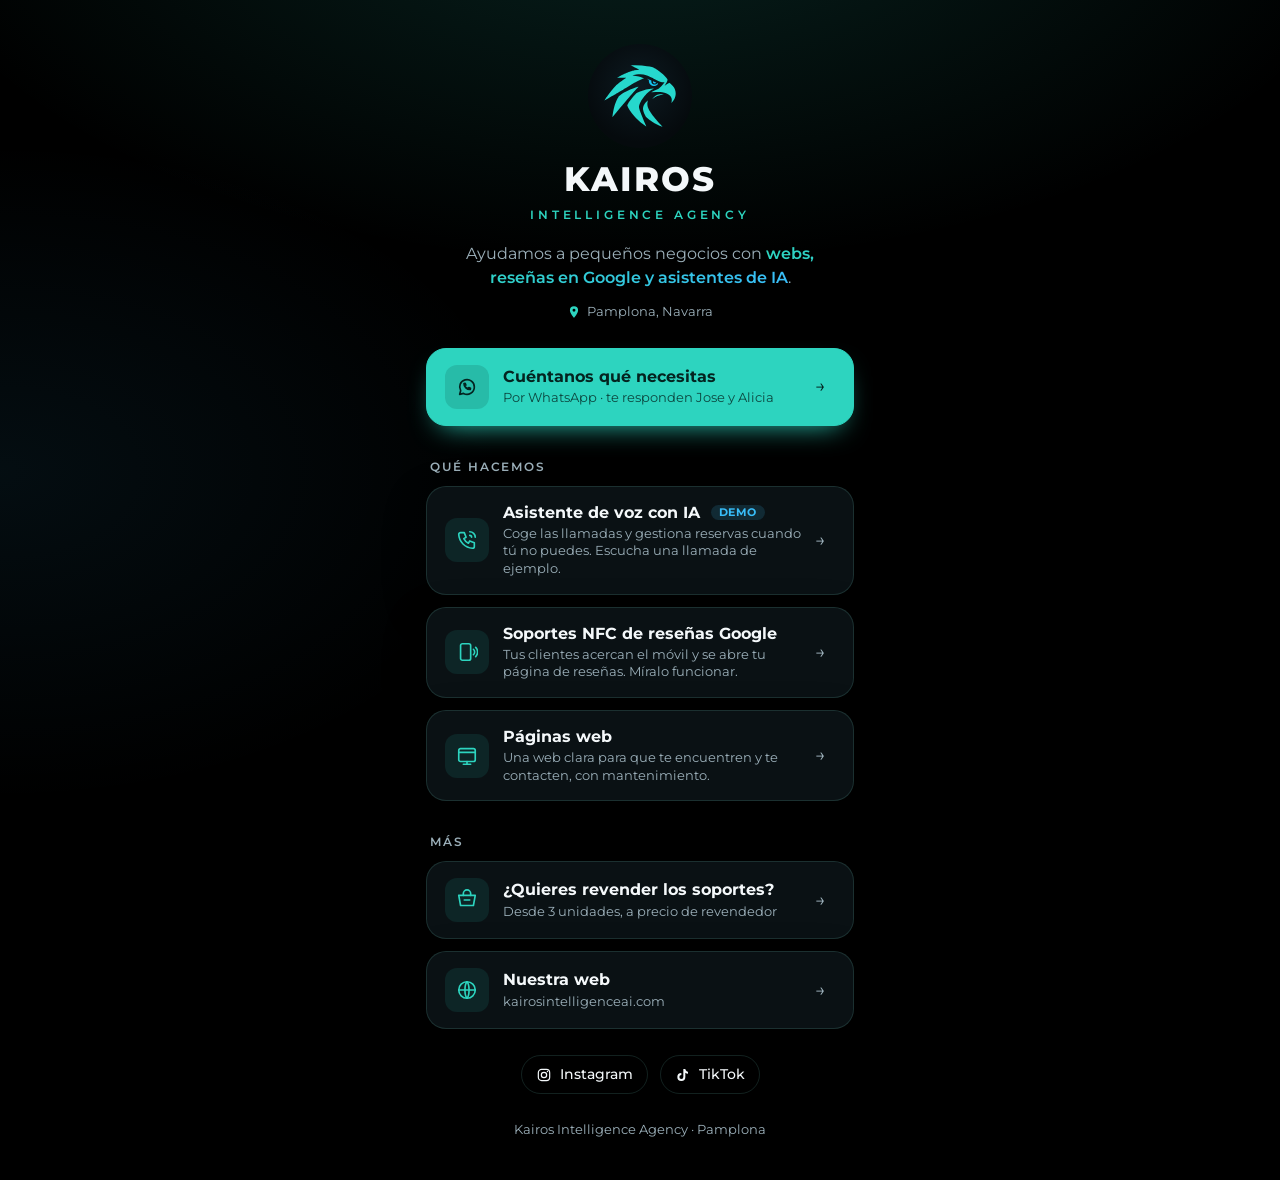
==== commit aadd250e: "Textos sin promesas de resenas ni ventas (cambios de Jose) Co-Authored-By: Claude Opus 5.5 <noreply@" ====
--- a/index.html
+++ b/index.html
@@ -126,7 +126,7 @@
     <div class="mark"><img src="img/isotipo-aguila.svg" alt="Kairos" width="75" height="65"></div>
     <h1>Kairos</h1>
     <p class="sub">Intelligence Agency</p>
-    <p class="promise">Ayudamos a pequeños negocios a <span class="grad">conseguir más clientes y trabajar menos</span> con webs, reseñas en Google y asistentes de IA.</p>
+    <p class="promise">Ayudamos a pequeños negocios con <span class="grad">webs, reseñas en Google y asistentes de IA</span>.</p>
     <span class="place"><svg viewBox="0 0 24 24" fill="currentColor" aria-hidden="true"><path d="M12 2a7 7 0 0 0-7 7c0 5.2 7 13 7 13s7-7.8 7-13a7 7 0 0 0-7-7zm0 9.5A2.5 2.5 0 1 1 12 6.5a2.5 2.5 0 0 1 0 5z"/></svg>Pamplona, Navarra</span>
   </section>
 
@@ -148,7 +148,7 @@
 
     <a class="link" href="stands-nfc.html">
       <span class="ico"><svg viewBox="0 0 24 24" fill="none" stroke="currentColor" stroke-width="1.8" stroke-linecap="round" stroke-linejoin="round" aria-hidden="true"><rect x="5" y="3" width="11" height="18" rx="2"/><path d="M19 9a4 4 0 0 1 0 6M21.5 7a7 7 0 0 1 0 10"/></svg></span>
-      <span class="txt"><b>Soportes NFC de reseñas Google</b><small>Tus clientes acercan el móvil y te dejan la reseña. Míralo en vídeo.</small></span>
+      <span class="txt"><b>Soportes NFC de reseñas Google</b><small>Tus clientes acercan el móvil y se abre tu página de reseñas. Míralo funcionar.</small></span>
       <span class="arrow" aria-hidden="true">→</span>
     </a>
 
